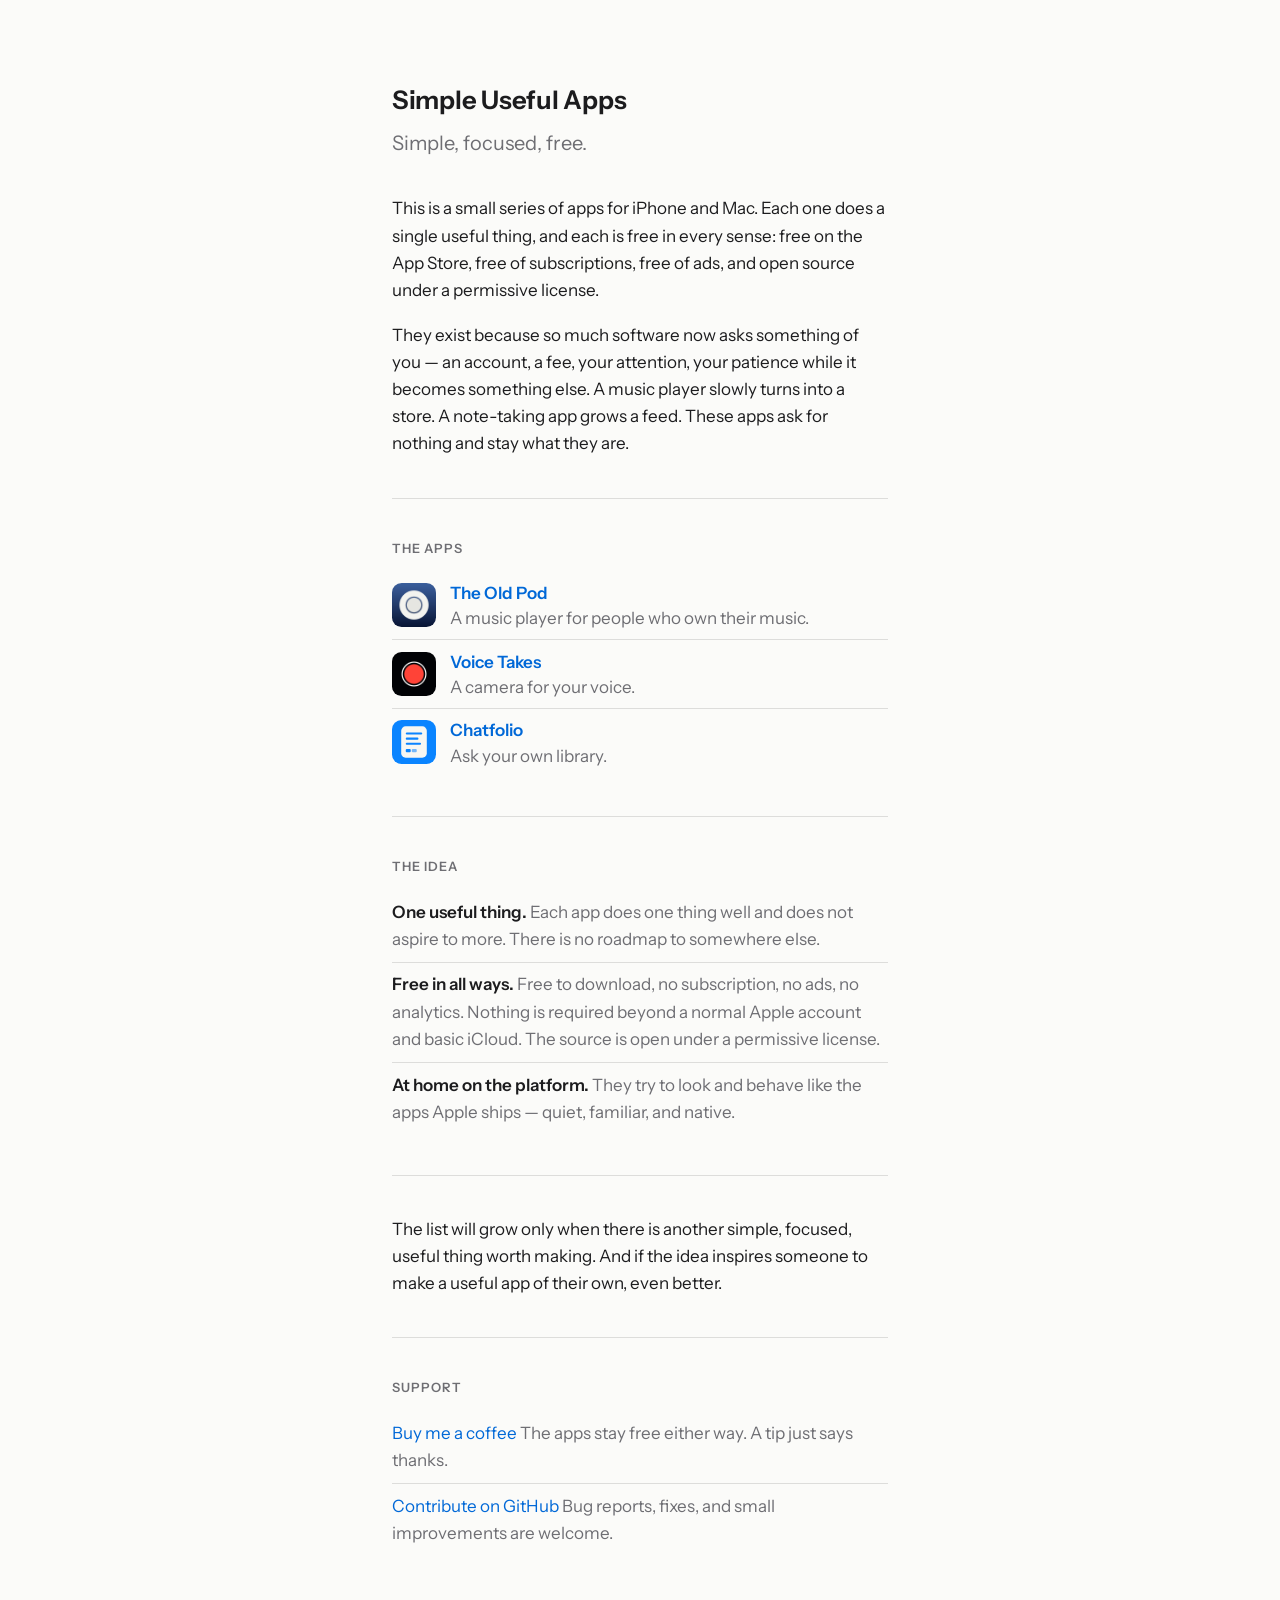
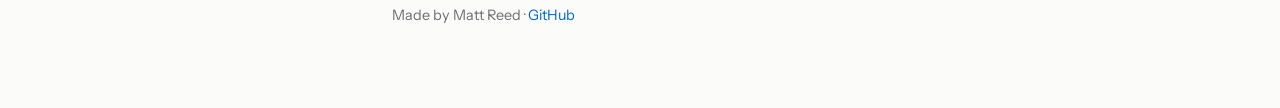
==== index.html @ daaf86ca "Hub: icon list, Support section, Instrument Sans; sync app header and store buttons Show each app's " ====
<!doctype html>
<html lang="en">
<head>
  <meta charset="utf-8">
  <meta name="viewport" content="width=device-width, initial-scale=1">
  <title>Simple Useful Apps</title>
  <meta name="description" content="A small series of Apple apps that each do one useful thing, free in all ways: no ads, no subscriptions, no accounts, open source.">
  <meta name="theme-color" content="#101318" media="(prefers-color-scheme: dark)">
  <meta name="theme-color" content="#fbfbf9" media="(prefers-color-scheme: light)">
  <link rel="icon" href="assets/favicon.png">
  <link rel="apple-touch-icon" href="assets/favicon.png">
  <link rel="stylesheet" href="assets/site.css">
</head>
<body>
<main>
  <h1>Simple Useful Apps</h1>
  <p class="tagline">Simple, focused, free.</p>

  <p>This is a small series of apps for iPhone and&nbsp;Mac. Each one does a single useful thing, and each is free in every sense: free on the App&nbsp;Store, free of subscriptions, free of ads, and open source under a permissive license.</p>
  <p>They exist because so much software now asks something of you — an account, a fee, your attention, your patience while it becomes something else. A music player slowly turns into a store. A note-taking app grows a feed. These apps ask for nothing and stay what they are.</p>

  <hr>

  <h2>The apps</h2>
  <ul class="apps">
    <li><img src="theoldpod/assets/icon.png" alt=""> <a href="theoldpod/">The Old Pod</a> <span>A music player for people who own their music.</span></li>
    <li><img src="takes/assets/icon.png" alt=""> <a href="takes/">Voice Takes</a> <span>A camera for your voice.</span></li>
    <li><img src="chatfolio/assets/icon.svg" alt=""> <a href="chatfolio/">Chatfolio</a> <span>Ask your own library.</span></li>
  </ul>

  <hr>

  <h2>The idea</h2>
  <ul>
    <li><strong>One useful thing.</strong> <span>Each app does one thing well and does not aspire to more. There is no roadmap to somewhere else.</span></li>
    <li><strong>Free in all ways.</strong> <span>Free to download, no subscription, no ads, no analytics. Nothing is required beyond a normal Apple account and basic iCloud. The source is open under a permissive license.</span></li>
    <li><strong>At home on the platform.</strong> <span>They try to look and behave like the apps Apple ships — quiet, familiar, and native.</span></li>
  </ul>

  <hr>

  <p>The list will grow only when there is another simple, focused, useful thing worth making. And if the idea inspires someone to make a useful app of their own, even better.</p>

  <hr>

  <h2>Support</h2>
  <ul>
    <!-- TODO: replace with the real Ko-fi page once the account exists. -->
    <li><a href="https://ko-fi.com/PLACEHOLDER">Buy me a coffee</a> <span>The apps stay free either way. A tip just says thanks.</span></li>
    <li><a href="https://github.com/mattreed555/usefulapps/blob/main/CONTRIBUTING.md">Contribute on GitHub</a> <span>Bug reports, fixes, and small improvements are welcome.</span></li>
  </ul>

  <footer>
    <p>Made by Matt Reed · <a href="https://github.com/mattreed555">GitHub</a></p>
  </footer>
</main>
</body>
</html>
---- assets/site.css ----
/* Instrument Sans, SIL Open Font License (see InstrumentSans-OFL.txt). */
@font-face {
  font-family: "Instrument Sans";
  src: url("InstrumentSans.woff2") format("woff2");
  font-weight: 400 700;
  font-display: swap;
}

:root {
  color-scheme: light dark;
  --bg: #fbfbf9;
  --fg: #1c1c1e;
  --muted: #6e6e73;
  --accent: #0068d7;
  --rule: rgba(0, 0, 0, 0.12);
}

@media (prefers-color-scheme: dark) {
  :root {
    --bg: #101318;
    --fg: #f2f2ef;
    --muted: #98989f;
    --accent: #0a84ff;
    --rule: rgba(255, 255, 255, 0.14);
  }
}

* { box-sizing: border-box; margin: 0; padding: 0; }

body {
  background: var(--bg);
  color: var(--fg);
  font: 17px/1.6 "Instrument Sans", -apple-system, BlinkMacSystemFont, "Segoe UI", system-ui, sans-serif;
  -webkit-font-smoothing: antialiased;
}

main { max-width: 34rem; margin: 0 auto; padding: 5rem 1.5rem 4rem; }

h1 { margin-bottom: 0.4rem; font-size: 1.6rem; font-weight: 650; letter-spacing: -0.01em; }

.tagline { margin-bottom: 2.25rem; color: var(--muted); font-size: 1.25rem; }

p { margin-bottom: 1.1rem; }

strong { font-weight: 600; }

hr { margin: 2.5rem 0; border: 0; border-top: 1px solid var(--rule); }

h2 {
  margin-bottom: 0.75rem;
  color: var(--muted);
  font-size: 0.8rem;
  font-weight: 600;
  letter-spacing: 0.08em;
  text-transform: uppercase;
}

ul { list-style: none; }

li { padding: 0.55rem 0; border-bottom: 1px solid var(--rule); }

li:last-child { border-bottom: 0; }

li span { color: var(--muted); }

.apps li { display: grid; grid-template-columns: 2.75rem 1fr; column-gap: 0.9rem; align-items: center; }

.apps img { grid-row: span 2; width: 2.75rem; height: 2.75rem; border-radius: 0.6rem; }

.apps a { font-weight: 600; }

.apps span { line-height: 1.35; }

footer { margin-top: 3rem; color: var(--muted); font-size: 0.9rem; }

a { color: var(--accent); text-decoration: none; }

a:hover { text-decoration: underline; }

a:focus-visible { outline: 3px solid var(--accent); outline-offset: 3px; border-radius: 2px; }

@media (max-width: 28rem) {
  main { padding-top: 3.5rem; }
}
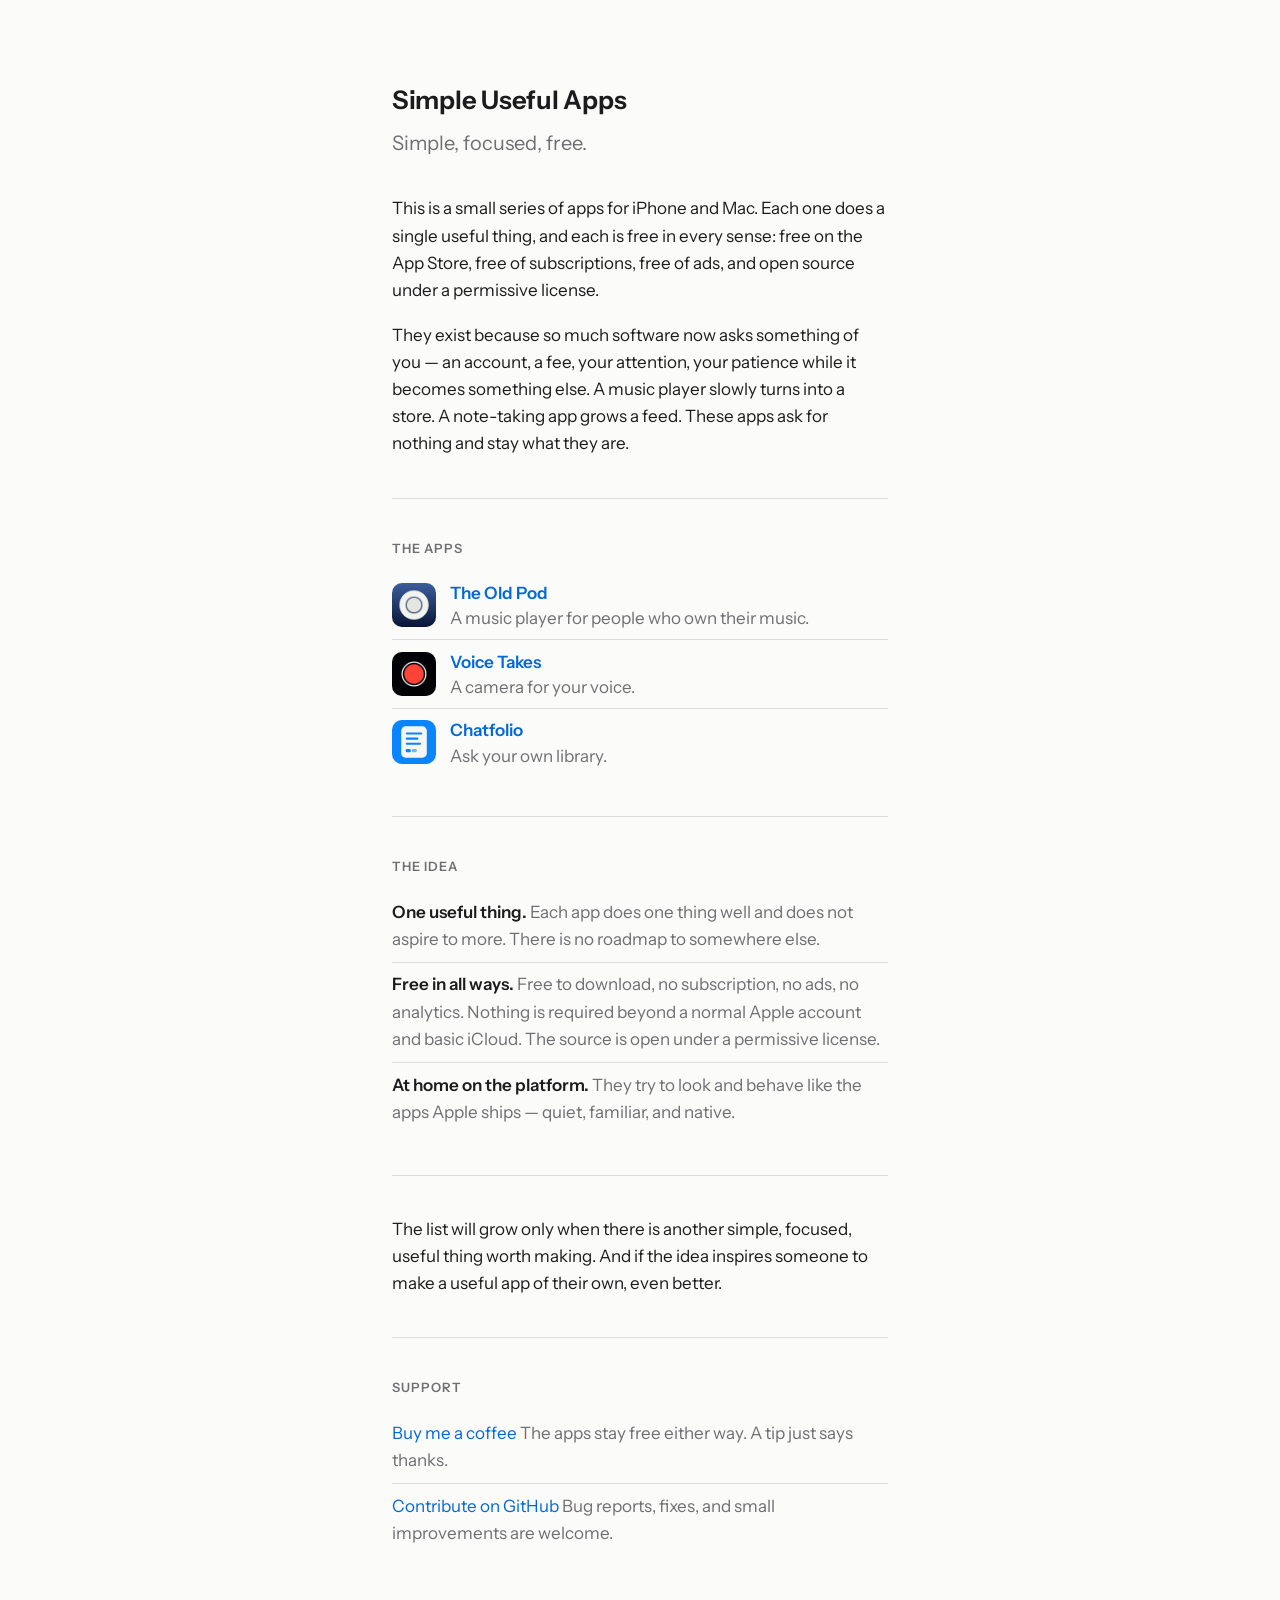
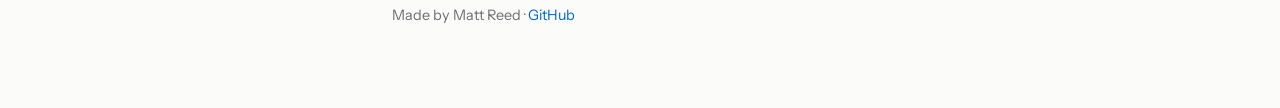
==== commit cdcc9e2c: "Version the hub stylesheet link; match app-page icon corner ratio A browser that cached the old styl" ====
--- a/index.html
+++ b/index.html
@@ -9,7 +9,7 @@
   <meta name="theme-color" content="#fbfbf9" media="(prefers-color-scheme: light)">
   <link rel="icon" href="assets/favicon.png">
   <link rel="apple-touch-icon" href="assets/favicon.png">
-  <link rel="stylesheet" href="assets/site.css">
+  <link rel="stylesheet" href="assets/site.css?v=2">
 </head>
 <body>
 <main>
@@ -23,9 +23,9 @@
 
   <h2>The apps</h2>
   <ul class="apps">
-    <li><img src="theoldpod/assets/icon.png" alt=""> <a href="theoldpod/">The Old Pod</a> <span>A music player for people who own their music.</span></li>
-    <li><img src="takes/assets/icon.png" alt=""> <a href="takes/">Voice Takes</a> <span>A camera for your voice.</span></li>
-    <li><img src="chatfolio/assets/icon.svg" alt=""> <a href="chatfolio/">Chatfolio</a> <span>Ask your own library.</span></li>
+    <li><img src="theoldpod/assets/icon.png" width="44" height="44" alt=""> <a href="theoldpod/">The Old Pod</a> <span>A music player for people who own their music.</span></li>
+    <li><img src="takes/assets/icon.png" width="44" height="44" alt=""> <a href="takes/">Voice Takes</a> <span>A camera for your voice.</span></li>
+    <li><img src="chatfolio/assets/icon.svg" width="44" height="44" alt=""> <a href="chatfolio/">Chatfolio</a> <span>Ask your own library.</span></li>
   </ul>
 
   <hr>
--- a/assets/site.css
+++ b/assets/site.css
@@ -65,7 +65,7 @@
 
 .apps li { display: grid; grid-template-columns: 2.75rem 1fr; column-gap: 0.9rem; align-items: center; }
 
-.apps img { grid-row: span 2; width: 2.75rem; height: 2.75rem; border-radius: 0.6rem; }
+.apps img { grid-row: span 2; width: 2.75rem; height: 2.75rem; border-radius: 22.5%; }
 
 .apps a { font-weight: 600; }
 
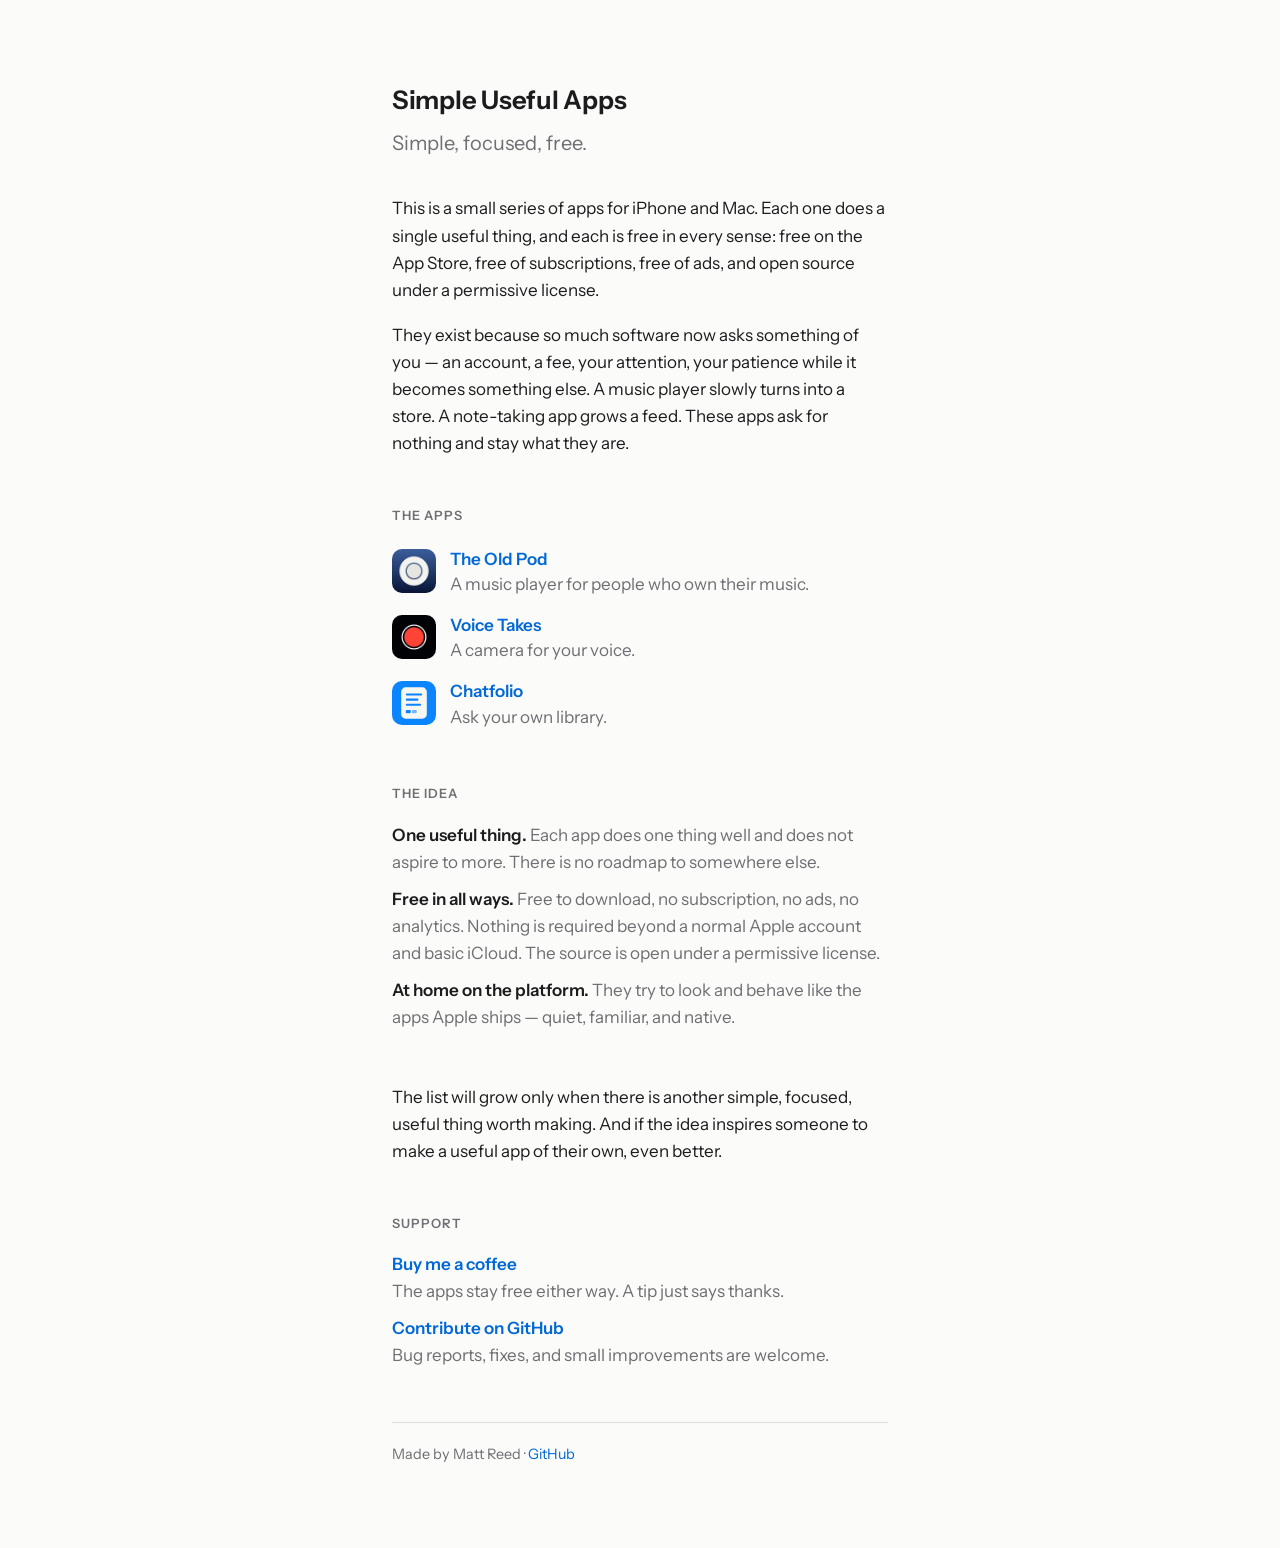
==== commit 4d08dadb: "Hub: fewer rules, even spacing; sync app badges and spacing Co-Authored-By: Claude Opus 5.5 (1M cont" ====
--- a/index.html
+++ b/index.html
@@ -9,7 +9,7 @@
   <meta name="theme-color" content="#fbfbf9" media="(prefers-color-scheme: light)">
   <link rel="icon" href="assets/favicon.png">
   <link rel="apple-touch-icon" href="assets/favicon.png">
-  <link rel="stylesheet" href="assets/site.css?v=2">
+  <link rel="stylesheet" href="assets/site.css?v=3">
 </head>
 <body>
 <main>
@@ -44,7 +44,7 @@
   <hr>
 
   <h2>Support</h2>
-  <ul>
+  <ul class="links">
     <!-- TODO: replace with the real Ko-fi page once the account exists. -->
     <li><a href="https://ko-fi.com/PLACEHOLDER">Buy me a coffee</a> <span>The apps stay free either way. A tip just says thanks.</span></li>
     <li><a href="https://github.com/mattreed555/usefulapps/blob/main/CONTRIBUTING.md">Contribute on GitHub</a> <span>Bug reports, fixes, and small improvements are welcome.</span></li>
--- a/assets/site.css
+++ b/assets/site.css
@@ -44,7 +44,7 @@
 
 strong { font-weight: 600; }
 
-hr { margin: 2.5rem 0; border: 0; border-top: 1px solid var(--rule); }
+hr { margin: 1.5rem 0; border: 0; }
 
 h2 {
   margin-bottom: 0.75rem;
@@ -55,23 +55,23 @@
   text-transform: uppercase;
 }
 
-ul { list-style: none; }
+ul { margin-bottom: 1.1rem; list-style: none; }
 
-li { padding: 0.55rem 0; border-bottom: 1px solid var(--rule); }
-
-li:last-child { border-bottom: 0; }
+li { padding: 0.3rem 0; }
 
 li span { color: var(--muted); }
 
-.apps li { display: grid; grid-template-columns: 2.75rem 1fr; column-gap: 0.9rem; align-items: center; }
+.apps li { padding: 0.5rem 0; display: grid; grid-template-columns: 2.75rem 1fr; column-gap: 0.9rem; align-items: center; }
 
 .apps img { grid-row: span 2; width: 2.75rem; height: 2.75rem; border-radius: 22.5%; }
 
-.apps a { font-weight: 600; }
+.apps a, .links a { font-weight: 600; }
+
+.links a { display: block; }
 
 .apps span { line-height: 1.35; }
 
-footer { margin-top: 3rem; color: var(--muted); font-size: 0.9rem; }
+footer { margin-top: 3rem; padding-top: 1.25rem; border-top: 1px solid var(--rule); color: var(--muted); font-size: 0.9rem; }
 
 a { color: var(--accent); text-decoration: none; }
 
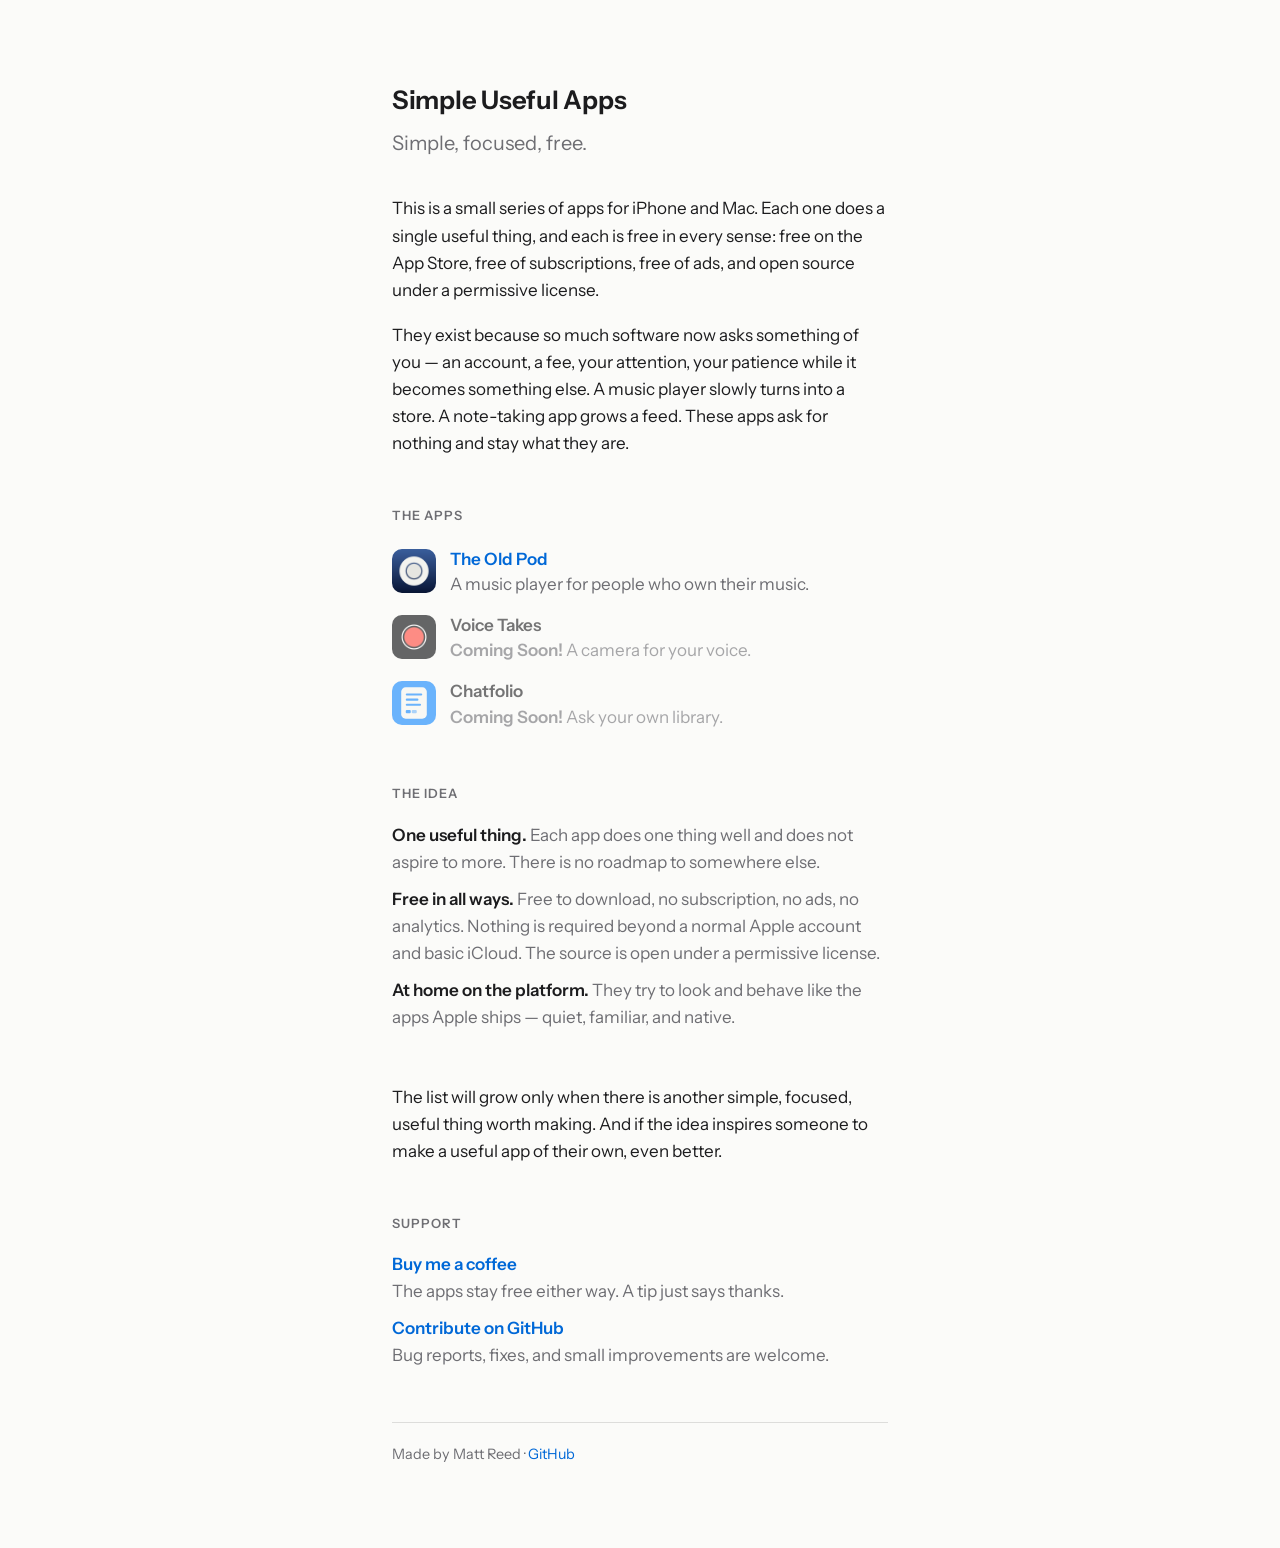
==== commit 751c1ab9: "Coming-soon apps: icon-only sync and a dimmed, unlinked hub row Co-Authored-By: Claude Opus 5.5 (1M " ====
--- a/index.html
+++ b/index.html
@@ -9,7 +9,7 @@
   <meta name="theme-color" content="#fbfbf9" media="(prefers-color-scheme: light)">
   <link rel="icon" href="assets/favicon.png">
   <link rel="apple-touch-icon" href="assets/favicon.png">
-  <link rel="stylesheet" href="assets/site.css?v=3">
+  <link rel="stylesheet" href="assets/site.css?v=4">
 </head>
 <body>
 <main>
@@ -24,8 +24,8 @@
   <h2>The apps</h2>
   <ul class="apps">
     <li><img src="theoldpod/assets/icon.png" width="44" height="44" alt=""> <a href="theoldpod/">The Old Pod</a> <span>A music player for people who own their music.</span></li>
-    <li><img src="takes/assets/icon.png" width="44" height="44" alt=""> <a href="takes/">Voice Takes</a> <span>A camera for your voice.</span></li>
-    <li><img src="chatfolio/assets/icon.svg" width="44" height="44" alt=""> <a href="chatfolio/">Chatfolio</a> <span>Ask your own library.</span></li>
+    <li class="soon"><img src="takes/assets/icon.png" width="44" height="44" alt=""> <strong>Voice Takes</strong> <span><strong>Coming Soon!</strong> A camera for your voice.</span></li>
+    <li class="soon"><img src="chatfolio/assets/icon.svg" width="44" height="44" alt=""> <strong>Chatfolio</strong> <span><strong>Coming Soon!</strong> Ask your own library.</span></li>
   </ul>
 
   <hr>
--- a/assets/site.css
+++ b/assets/site.css
@@ -71,6 +71,8 @@
 
 .apps span { line-height: 1.35; }
 
+.apps .soon { opacity: 0.6; }
+
 footer { margin-top: 3rem; padding-top: 1.25rem; border-top: 1px solid var(--rule); color: var(--muted); font-size: 0.9rem; }
 
 a { color: var(--accent); text-decoration: none; }
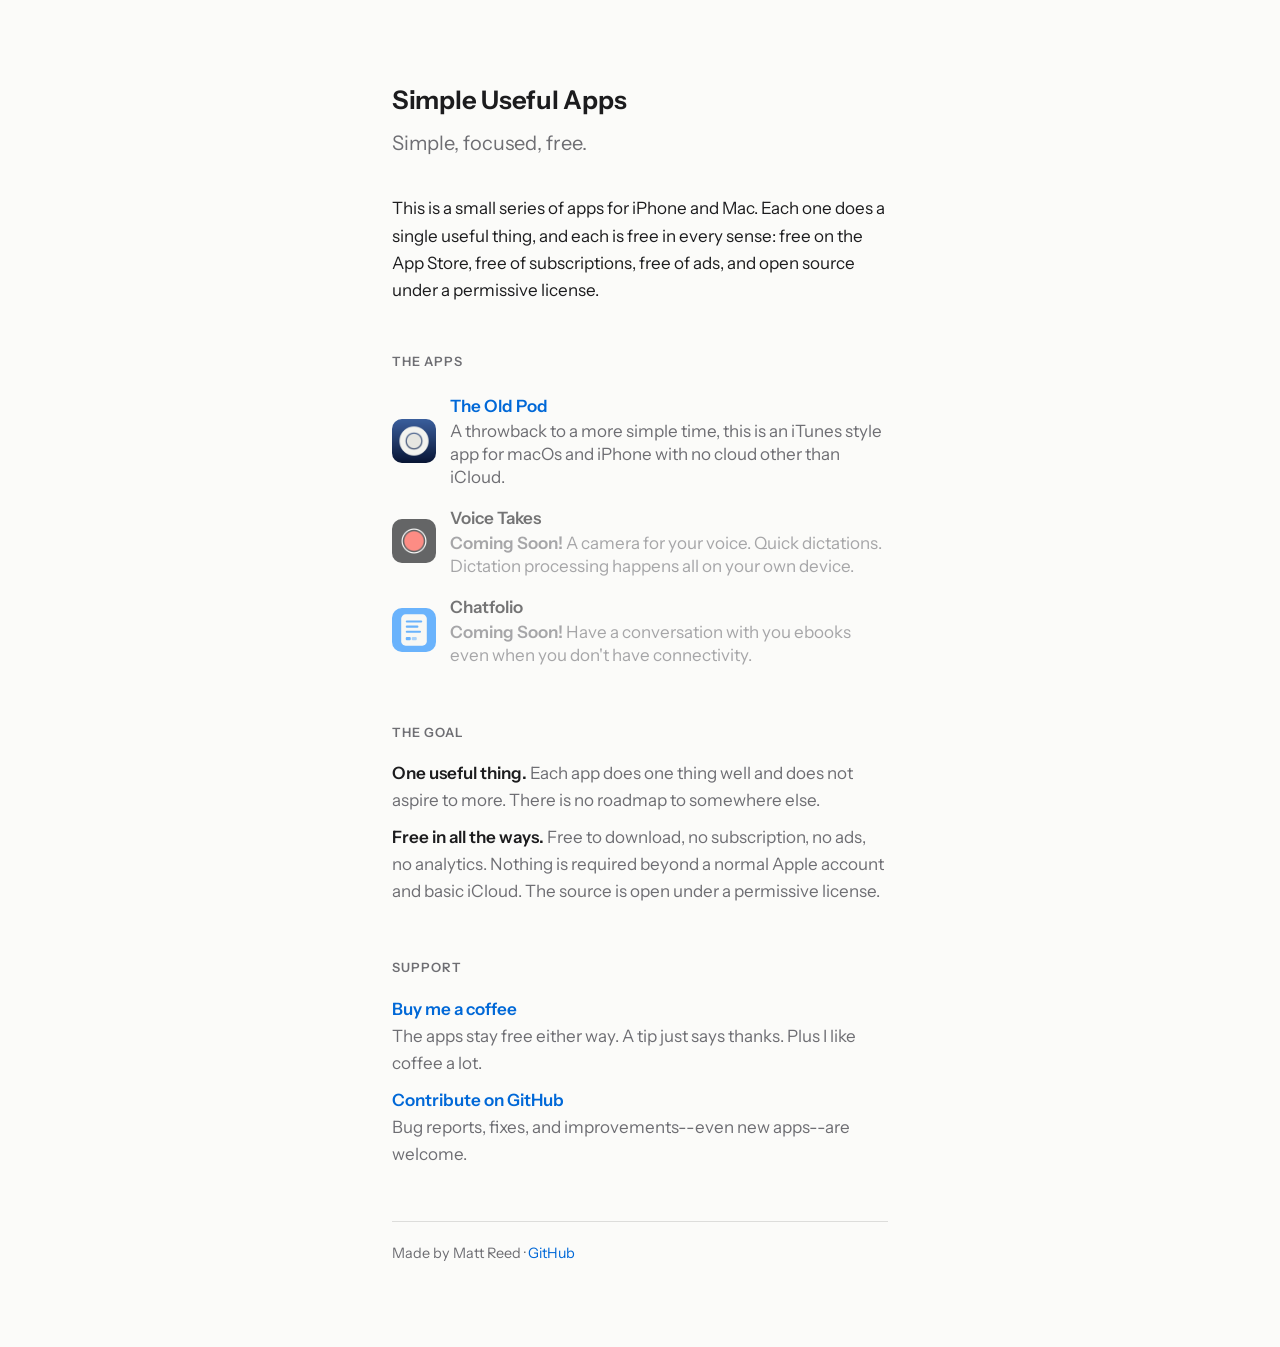
==== commit 263e12dd: "Revise app descriptions and change section title Updated app descriptions and section titles for cla" ====
--- a/index.html
+++ b/index.html
@@ -17,37 +17,30 @@
   <p class="tagline">Simple, focused, free.</p>
 
   <p>This is a small series of apps for iPhone and&nbsp;Mac. Each one does a single useful thing, and each is free in every sense: free on the App&nbsp;Store, free of subscriptions, free of ads, and open source under a permissive license.</p>
-  <p>They exist because so much software now asks something of you — an account, a fee, your attention, your patience while it becomes something else. A music player slowly turns into a store. A note-taking app grows a feed. These apps ask for nothing and stay what they are.</p>
 
   <hr>
 
   <h2>The apps</h2>
   <ul class="apps">
-    <li><img src="theoldpod/assets/icon.png" width="44" height="44" alt=""> <a href="theoldpod/">The Old Pod</a> <span>A music player for people who own their music.</span></li>
-    <li class="soon"><img src="takes/assets/icon.png" width="44" height="44" alt=""> <strong>Voice Takes</strong> <span><strong>Coming Soon!</strong> A camera for your voice.</span></li>
-    <li class="soon"><img src="chatfolio/assets/icon.svg" width="44" height="44" alt=""> <strong>Chatfolio</strong> <span><strong>Coming Soon!</strong> Ask your own library.</span></li>
+    <li><img src="theoldpod/assets/icon.png" width="44" height="44" alt=""> <a href="theoldpod/">The Old Pod</a> <span>A throwback to a more simple time, this is an iTunes style app for macOs and iPhone with no cloud other than iCloud.</span></li>
+    <li class="soon"><img src="takes/assets/icon.png" width="44" height="44" alt=""> <strong>Voice Takes</strong> <span><strong>Coming Soon!</strong> A camera for your voice. Quick dictations. Dictation processing happens all on your own device.</span></li>
+    <li class="soon"><img src="chatfolio/assets/icon.svg" width="44" height="44" alt=""> <strong>Chatfolio</strong> <span><strong>Coming Soon!</strong> Have a conversation with you ebooks even when you don't have connectivity.</span></li>
   </ul>
 
   <hr>
 
-  <h2>The idea</h2>
+  <h2>The goal</h2>
   <ul>
     <li><strong>One useful thing.</strong> <span>Each app does one thing well and does not aspire to more. There is no roadmap to somewhere else.</span></li>
-    <li><strong>Free in all ways.</strong> <span>Free to download, no subscription, no ads, no analytics. Nothing is required beyond a normal Apple account and basic iCloud. The source is open under a permissive license.</span></li>
-    <li><strong>At home on the platform.</strong> <span>They try to look and behave like the apps Apple ships — quiet, familiar, and native.</span></li>
+    <li><strong>Free in all the ways.</strong> <span>Free to download, no subscription, no ads, no analytics. Nothing is required beyond a normal Apple account and basic iCloud. The source is open under a permissive license.</span></li>
   </ul>
-
-  <hr>
-
-  <p>The list will grow only when there is another simple, focused, useful thing worth making. And if the idea inspires someone to make a useful app of their own, even better.</p>
 
   <hr>
 
   <h2>Support</h2>
   <ul class="links">
-    <!-- TODO: replace with the real Ko-fi page once the account exists. -->
-    <li><a href="https://ko-fi.com/PLACEHOLDER">Buy me a coffee</a> <span>The apps stay free either way. A tip just says thanks.</span></li>
-    <li><a href="https://github.com/mattreed555/usefulapps/blob/main/CONTRIBUTING.md">Contribute on GitHub</a> <span>Bug reports, fixes, and small improvements are welcome.</span></li>
+    <li><a href="https://ko-fi.com/mattlreed">Buy me a coffee</a> <span>The apps stay free either way. A tip just says thanks. Plus I like coffee a lot.</span></li>
+    <li><a href="https://github.com/simple-useful-apps/usefulapps/blob/main/CONTRIBUTING.md">Contribute on GitHub</a> <span>Bug reports, fixes, and improvements--even new apps--are welcome.</span></li>
   </ul>
 
   <footer>
